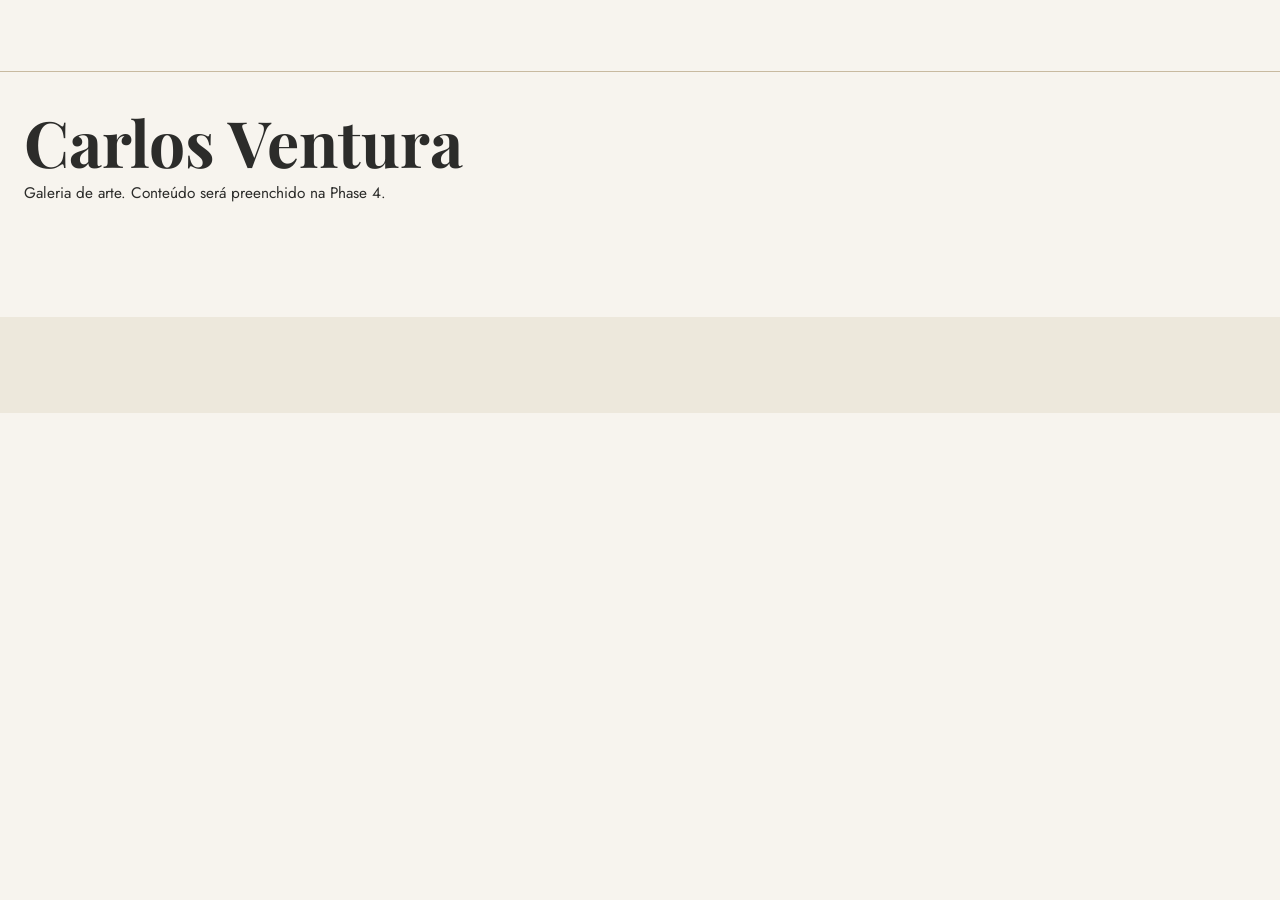
==== index.html @ b75058a5 "feat(01-01): criar 5 shells HTML e fragmentos header/footer - index.html com body id page-index (hom" ====
<!DOCTYPE html>
<html lang="pt-BR">
<head>
  <meta charset="UTF-8">
  <meta name="viewport" content="width=device-width, initial-scale=1">
  <title>Carlos Ventura — Galeria de Arte</title>
  <meta name="description" content="Galeria online do artista visual Carlos Ventura. Obras das coleções Paisagens Urbanas e Grandeza do Mundo.">

  <!-- Open Graph -->
  <meta property="og:title" content="Carlos Ventura — Galeria de Arte">
  <meta property="og:description" content="Galeria online do artista visual Carlos Ventura. Obras das coleções Paisagens Urbanas e Grandeza do Mundo.">
  <meta property="og:type" content="website">
  <meta property="og:image" content="/assets/quadros/adrianna-geo-1rBg5YSi00c-unsplash.jpg">

  <!-- Google Fonts: Playfair Display + Jost -->
  <link rel="preconnect" href="https://fonts.googleapis.com">
  <link rel="preconnect" href="https://fonts.gstatic.com" crossorigin>
  <link rel="stylesheet" href="https://fonts.googleapis.com/css2?family=Playfair+Display:wght@400;500;600;700&family=Jost:wght@300;400;500;600&display=swap">

  <!-- CSS — ordem: reset → variables → base → layout → components → page → responsive -->
  <link rel="stylesheet" href="/css/reset.css">
  <link rel="stylesheet" href="/css/variables.css">
  <link rel="stylesheet" href="/css/base.css">
  <link rel="stylesheet" href="/css/layout.css">
  <link rel="stylesheet" href="/css/components.css">
  <link rel="stylesheet" href="/css/home.css">
  <link rel="stylesheet" href="/css/responsive.css">
</head>
<body id="page-index">
  <header id="site-header" class="site-header"></header>

  <main class="page-wrapper">
    <h1>Carlos Ventura</h1>
    <p>Galeria de arte. Conteúdo será preenchido na Phase 4.</p>
  </main>

  <footer id="site-footer" class="site-footer"></footer>

  <script type="module" src="/js/app.js" defer></script>
</body>
</html>
---- css/variables.css ----
/* variables.css — Design tokens globais da Galeria Online Carlos Ventura */
/* Consumir via var(--token) em qualquer arquivo CSS */

:root {
  /* Cores - paleta SDD */
  --color-bg: #F7F4EE;
  --color-bg-secondary: #EDE8DC;
  --color-text: #2C2C2A;
  --color-text-secondary: #7A7060;
  --color-gold: #B8975A;
  --color-border: #C8BAA0;
  --color-vendido: #9E6B5A;
  --color-card-hover: #E5DFD1;

  /* Tipografia - famílias */
  --font-serif: 'Playfair Display', Georgia, serif;
  --font-sans: 'Jost', 'DM Sans', system-ui, -apple-system, sans-serif;

  /* Tipografia - escala fluida com clamp() */
  --text-h1: clamp(2rem, 5vw, 4rem);
  --text-h2: clamp(1.5rem, 3vw, 2.5rem);
  --text-h3: clamp(1.2rem, 2.2vw, 1.6rem);
  --text-body: clamp(0.95rem, 1.2vw, 1.075rem);
  --text-meta: 0.75rem;
  --letter-spacing-meta: 0.1em;

  /* Espaçamento - escala base 4px */
  --space-1: 0.25rem;  /* 4px */
  --space-2: 0.5rem;   /* 8px */
  --space-3: 0.75rem;  /* 12px */
  --space-4: 1rem;     /* 16px */
  --space-6: 1.5rem;   /* 24px */
  --space-8: 2rem;     /* 32px */
  --space-12: 3rem;    /* 48px */
  --space-16: 4rem;    /* 64px */

  /* Transições */
  --transition-fast: 200ms ease;
  --transition-base: 350ms ease-in-out;

  /* Grid */
  --card-min-width: 260px;
  --card-gap: 1.5rem;

  /* Layout */
  --max-width-content: 1280px;
  --max-width-prose: 680px;
  --header-height: 72px;
}
---- css/base.css ----
/* base.css — Tipografia global e cores aplicadas */

body {
  font-family: var(--font-sans);
  font-size: var(--text-body);
  color: var(--color-text);
  background: var(--color-bg);
  line-height: 1.6;
}

h1,
h2,
h3 {
  font-family: var(--font-serif);
  color: var(--color-text);
  line-height: 1.2;
}

h1 {
  font-size: var(--text-h1);
}

h2 {
  font-size: var(--text-h2);
}

h3 {
  font-size: var(--text-h3);
}

p {
  margin-block-end: var(--space-4);
}

.meta {
  font-size: var(--text-meta);
  text-transform: uppercase;
  letter-spacing: var(--letter-spacing-meta);
  color: var(--color-text-secondary);
}

:focus-visible {
  outline: 2px solid var(--color-gold);
  outline-offset: 2px;
}
---- css/layout.css ----
/* layout.css — Estrutura de página (header sticky, footer, container) */

.site-header {
  position: sticky;
  top: 0;
  z-index: 100;
  background: var(--color-bg);
  border-bottom: 1px solid var(--color-border);
  height: var(--header-height);
  display: flex;
  align-items: center;
}

.site-header__inner {
  display: flex;
  justify-content: space-between;
  align-items: center;
  width: 100%;
  max-width: var(--max-width-content);
  margin: 0 auto;
  padding: 0 var(--space-6);
}

.site-header__logo {
  font-family: var(--font-serif);
  font-size: 1.25rem;
}

.site-header__nav {
  display: flex;
  gap: var(--space-6);
}

.site-header__nav a {
  font-size: 0.95rem;
  transition: color var(--transition-fast);
}

.site-header__nav a:hover,
.site-header__nav a[aria-current="page"] {
  color: var(--color-gold);
}

.site-footer {
  background: var(--color-bg-secondary);
  padding: var(--space-12) var(--space-6);
  margin-top: var(--space-16);
}

.site-footer__inner {
  max-width: var(--max-width-content);
  margin: 0 auto;
}

.page-wrapper {
  max-width: var(--max-width-content);
  margin: 0 auto;
  padding: var(--space-8) var(--space-6);
}
---- css/components.css ----
/* components.css — Botões, badges e componentes reutilizáveis */

/* Botão base */
.btn {
  display: inline-flex;
  align-items: center;
  justify-content: center;
  min-height: 44px;
  padding: var(--space-3) var(--space-6);
  font-size: 0.95rem;
  border-radius: 2px;
  transition: background var(--transition-fast), color var(--transition-fast);
  cursor: pointer;
}

/* Botão primário */
.btn--primary {
  background: var(--color-gold);
  color: var(--color-bg);
}

.btn--primary:hover {
  background: var(--color-text);
}

/* Botão ghost */
.btn--ghost {
  background: transparent;
  color: var(--color-text);
  border: 1px solid var(--color-border);
}

.btn--ghost:hover {
  background: var(--color-card-hover);
}

/* Badge de status de obra */
.badge--vendido {
  position: absolute;
  top: var(--space-3);
  right: var(--space-3);
  background: var(--color-vendido);
  color: var(--color-bg);
  font-size: var(--text-meta);
  text-transform: uppercase;
  letter-spacing: var(--letter-spacing-meta);
  padding: var(--space-1) var(--space-3);
  border-radius: 2px;
}
---- css/home.css ----
/* home.css — estilos específicos de index.html (Phase 4) */
---- css/responsive.css ----
/* responsive.css — Media queries centralizadas */
/* Mobile-first: estilos padrão para < 640px */

@media (min-width: 640px) {
  /* Tablet ajustes */
}

@media (min-width: 1024px) {
  /* Desktop ajustes */
}

@media (min-width: 1440px) {
  /* Wide ajustes */
}

@media (prefers-reduced-motion: reduce) {
  *,
  *::before,
  *::after {
    animation-duration: 0.01ms !important;
    transition-duration: 0.01ms !important;
  }
}
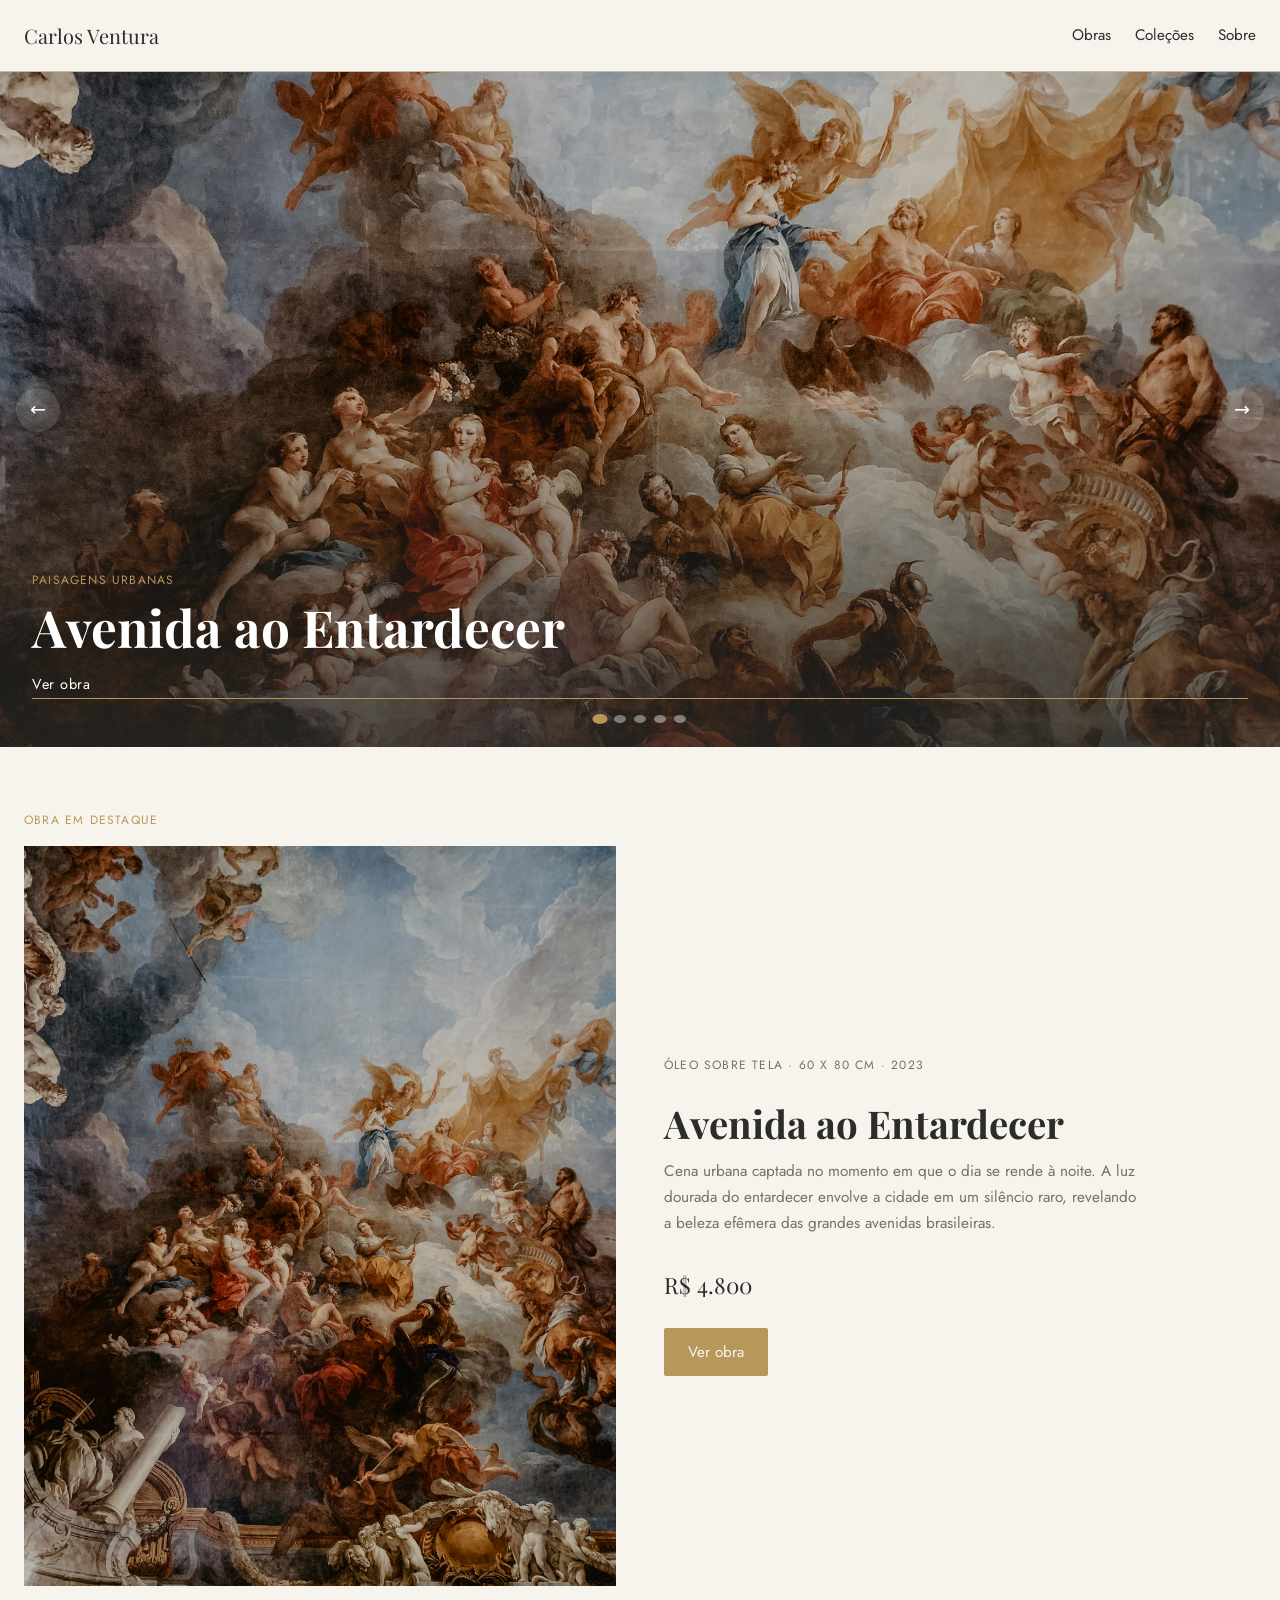
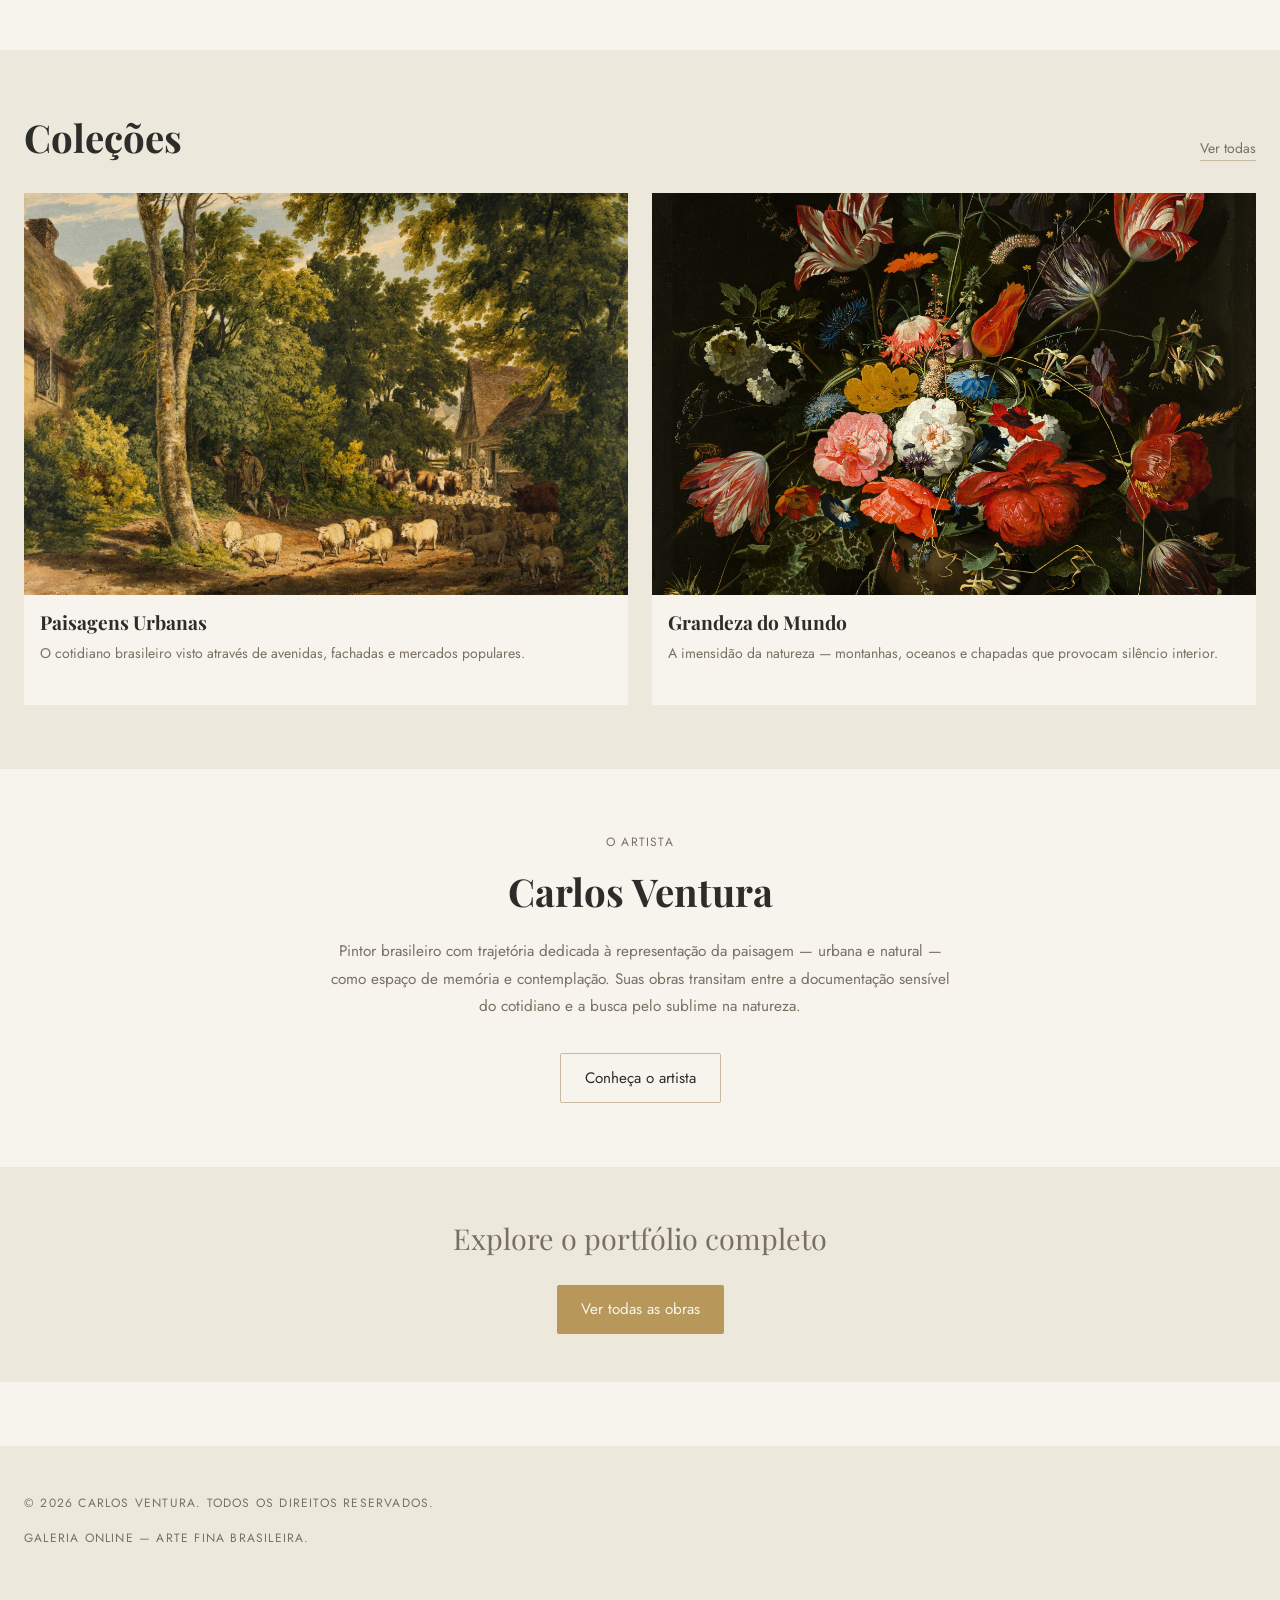
==== commit da762fbc: "feat: home page com carrossel hero, obra em destaque e blocos de colecoes" ====
--- a/index.html
+++ b/index.html
@@ -10,14 +10,14 @@
   <meta property="og:title" content="Carlos Ventura — Galeria de Arte">
   <meta property="og:description" content="Galeria online do artista visual Carlos Ventura. Obras das coleções Paisagens Urbanas e Grandeza do Mundo.">
   <meta property="og:type" content="website">
-  <meta property="og:image" content="/assets/quadros/adrianna-geo-1rBg5YSi00c-unsplash.jpg">
+  <meta property="og:image" content="/assets/quadros/europeana-5TK1F5VfdIk-unsplash.jpg">
 
   <!-- Google Fonts: Playfair Display + Jost -->
   <link rel="preconnect" href="https://fonts.googleapis.com">
   <link rel="preconnect" href="https://fonts.gstatic.com" crossorigin>
   <link rel="stylesheet" href="https://fonts.googleapis.com/css2?family=Playfair+Display:wght@400;500;600;700&family=Jost:wght@300;400;500;600&display=swap">
 
-  <!-- CSS — ordem: reset → variables → base → layout → components → page → responsive -->
+  <!-- CSS -->
   <link rel="stylesheet" href="/css/reset.css">
   <link rel="stylesheet" href="/css/variables.css">
   <link rel="stylesheet" href="/css/base.css">
@@ -29,9 +29,76 @@
 <body id="page-index">
   <header id="site-header" class="site-header"></header>
 
-  <main class="page-wrapper">
-    <h1>Carlos Ventura</h1>
-    <p>Galeria de arte. Conteúdo será preenchido na Phase 4.</p>
+  <main>
+
+    <!-- Carrossel Hero -->
+    <section class="carousel" aria-label="Obras em destaque" role="region">
+      <div class="carousel__track"></div>
+      <button class="carousel__btn--prev" aria-label="Slide anterior">&#8592;</button>
+      <button class="carousel__btn--next" aria-label="Próximo slide">&#8594;</button>
+      <div class="carousel__dots" role="tablist" aria-label="Indicadores de slide"></div>
+    </section>
+
+    <!-- Obra em Destaque -->
+    <section class="featured" id="featured-section">
+      <p class="featured__label">Obra em destaque</p>
+      <div class="featured__inner" id="featured-content">
+        <!-- preenchido por carousel.js -->
+      </div>
+    </section>
+
+    <!-- Coleções -->
+    <section class="collections">
+      <div class="collections__inner">
+        <div class="collections__header">
+          <h2 class="collections__title">Coleções</h2>
+          <a href="/colecoes.html" class="collections__link">Ver todas</a>
+        </div>
+        <div class="collections__grid" id="collections-grid">
+          <a href="/obras.html?colecao=Paisagens%20Urbanas" class="collection-card">
+            <div class="collection-card__img-wrap">
+              <img src="/assets/quadros/birmingham-museums-trust-8wcoY3wcbL0-unsplash.jpg"
+                   alt="Fachadas históricas — coleção Paisagens Urbanas"
+                   loading="lazy">
+            </div>
+            <div class="collection-card__body">
+              <h3 class="collection-card__name">Paisagens Urbanas</h3>
+              <p class="collection-card__desc">O cotidiano brasileiro visto através de avenidas, fachadas e mercados populares.</p>
+            </div>
+          </a>
+          <a href="/obras.html?colecao=Grandeza%20do%20Mundo" class="collection-card">
+            <div class="collection-card__img-wrap">
+              <img src="/assets/quadros/europeana-5TK1F5VfdIk-unsplash.jpg"
+                   alt="Pico entre nuvens — coleção Grandeza do Mundo"
+                   loading="lazy">
+            </div>
+            <div class="collection-card__body">
+              <h3 class="collection-card__name">Grandeza do Mundo</h3>
+              <p class="collection-card__desc">A imensidão da natureza — montanhas, oceanos e chapadas que provocam silêncio interior.</p>
+            </div>
+          </a>
+        </div>
+      </div>
+    </section>
+
+    <!-- Apresentação do Artista -->
+    <section class="artist-intro">
+      <p class="artist-intro__label">O artista</p>
+      <h2 class="artist-intro__name">Carlos Ventura</h2>
+      <p class="artist-intro__text">
+        Pintor brasileiro com trajetória dedicada à representação da paisagem — urbana e natural —
+        como espaço de memória e contemplação. Suas obras transitam entre a documentação sensível
+        do cotidiano e a busca pelo sublime na natureza.
+      </p>
+      <a href="/sobre.html" class="btn btn--ghost">Conheça o artista</a>
+    </section>
+
+    <!-- CTA Galeria -->
+    <section class="home-cta">
+      <p class="home-cta__text">Explore o portfólio completo</p>
+      <a href="/obras.html" class="btn btn--primary">Ver todas as obras</a>
+    </section>
+
   </main>
 
   <footer id="site-footer" class="site-footer"></footer>
--- a/css/home.css
+++ b/css/home.css
@@ -1 +1,336 @@
-/* home.css — estilos específicos de index.html (Phase 4) */
+/* home.css — estilos da página inicial */
+
+/* ── Carrossel Hero ─────────────────────────────────────── */
+
+.carousel {
+  position: relative;
+  height: clamp(50vh, 75vh, 85vh);
+  overflow: hidden;
+  background: var(--color-bg-secondary);
+}
+
+.carousel__track {
+  position: relative;
+  height: 100%;
+}
+
+.carousel__slide {
+  position: absolute;
+  inset: 0;
+  opacity: 0;
+  transition: opacity 600ms ease-in-out;
+  pointer-events: none;
+}
+
+.carousel__slide--active {
+  opacity: 1;
+  pointer-events: auto;
+}
+
+.carousel__img {
+  width: 100%;
+  height: 100%;
+  object-fit: cover;
+  object-position: center;
+}
+
+.carousel__overlay {
+  position: absolute;
+  inset: 0;
+  background: linear-gradient(to top, rgba(44, 44, 42, 0.7) 0%, transparent 55%);
+  display: flex;
+  flex-direction: column;
+  justify-content: flex-end;
+  padding: var(--space-12) var(--space-8);
+  color: #fff;
+}
+
+.carousel__collection {
+  font-size: var(--text-meta);
+  text-transform: uppercase;
+  letter-spacing: var(--letter-spacing-meta);
+  color: var(--color-gold);
+  margin-bottom: var(--space-2);
+}
+
+.carousel__title {
+  font-family: var(--font-serif);
+  font-size: clamp(1.8rem, 4vw, 3.2rem);
+  color: #fff;
+  line-height: 1.15;
+  margin-bottom: var(--space-4);
+  max-width: 600px;
+}
+
+.carousel__link {
+  display: inline-block;
+  color: #fff;
+  border-bottom: 1px solid var(--color-gold);
+  padding-bottom: 2px;
+  font-size: 0.9rem;
+  letter-spacing: 0.05em;
+  transition: color var(--transition-fast), border-color var(--transition-fast);
+}
+
+.carousel__link:hover {
+  color: var(--color-gold);
+}
+
+.carousel__btn--prev,
+.carousel__btn--next {
+  position: absolute;
+  top: 50%;
+  transform: translateY(-50%);
+  z-index: 10;
+  width: 44px;
+  height: 44px;
+  display: flex;
+  align-items: center;
+  justify-content: center;
+  background: rgba(247, 244, 238, 0.15);
+  border-radius: 50%;
+  color: #fff;
+  font-size: 1.2rem;
+  transition: background var(--transition-fast);
+}
+
+.carousel__btn--prev:hover,
+.carousel__btn--next:hover {
+  background: rgba(247, 244, 238, 0.3);
+}
+
+.carousel__btn--prev { left: var(--space-4); }
+.carousel__btn--next { right: var(--space-4); }
+
+.carousel__dots {
+  position: absolute;
+  bottom: var(--space-6);
+  left: 50%;
+  transform: translateX(-50%);
+  display: flex;
+  gap: var(--space-2);
+  z-index: 10;
+}
+
+.carousel__dot {
+  width: 8px;
+  height: 8px;
+  border-radius: 50%;
+  background: rgba(255, 255, 255, 0.4);
+  transition: background var(--transition-fast), transform var(--transition-fast);
+}
+
+.carousel__dot--active {
+  background: var(--color-gold);
+  transform: scale(1.25);
+}
+
+/* ── Obra em Destaque ───────────────────────────────────── */
+
+.featured {
+  padding: var(--space-16) var(--space-6);
+  max-width: var(--max-width-content);
+  margin: 0 auto;
+}
+
+.featured__label {
+  font-size: var(--text-meta);
+  text-transform: uppercase;
+  letter-spacing: var(--letter-spacing-meta);
+  color: var(--color-gold);
+  margin-bottom: var(--space-4);
+}
+
+.featured__inner {
+  display: grid;
+  grid-template-columns: 1fr 1fr;
+  gap: var(--space-12);
+  align-items: center;
+}
+
+.featured__img-wrap {
+  aspect-ratio: 4/5;
+  overflow: hidden;
+}
+
+.featured__img-wrap img {
+  width: 100%;
+  height: 100%;
+  object-fit: cover;
+  transition: transform var(--transition-base);
+}
+
+.featured__img-wrap:hover img {
+  transform: scale(1.03);
+}
+
+.featured__info {
+  padding: var(--space-4) 0;
+}
+
+.featured__title {
+  font-family: var(--font-serif);
+  font-size: clamp(1.6rem, 3vw, 2.4rem);
+  margin-bottom: var(--space-3);
+}
+
+.featured__meta {
+  color: var(--color-text-secondary);
+  margin-bottom: var(--space-6);
+}
+
+.featured__desc {
+  color: var(--color-text-secondary);
+  line-height: 1.7;
+  margin-bottom: var(--space-8);
+  max-width: 480px;
+}
+
+.featured__price {
+  font-family: var(--font-serif);
+  font-size: 1.4rem;
+  color: var(--color-text);
+  margin-bottom: var(--space-6);
+}
+
+/* ── Coleções ───────────────────────────────────────────── */
+
+.collections {
+  background: var(--color-bg-secondary);
+  padding: var(--space-16) var(--space-6);
+}
+
+.collections__inner {
+  max-width: var(--max-width-content);
+  margin: 0 auto;
+}
+
+.collections__header {
+  display: flex;
+  justify-content: space-between;
+  align-items: baseline;
+  margin-bottom: var(--space-8);
+}
+
+.collections__title {
+  font-family: var(--font-serif);
+  font-size: var(--text-h2);
+}
+
+.collections__link {
+  font-size: 0.875rem;
+  color: var(--color-text-secondary);
+  border-bottom: 1px solid var(--color-border);
+  transition: color var(--transition-fast);
+}
+
+.collections__link:hover {
+  color: var(--color-gold);
+}
+
+.collections__grid {
+  display: grid;
+  grid-template-columns: repeat(auto-fit, minmax(280px, 1fr));
+  gap: var(--space-6);
+}
+
+.collection-card {
+  display: block;
+  text-decoration: none;
+  color: inherit;
+  overflow: hidden;
+  background: var(--color-bg);
+  transition: transform var(--transition-fast);
+}
+
+.collection-card:hover {
+  transform: translateY(-2px);
+}
+
+.collection-card__img-wrap {
+  aspect-ratio: 3/2;
+  overflow: hidden;
+}
+
+.collection-card__img-wrap img {
+  width: 100%;
+  height: 100%;
+  object-fit: cover;
+  transition: transform var(--transition-base);
+}
+
+.collection-card:hover .collection-card__img-wrap img {
+  transform: scale(1.04);
+}
+
+.collection-card__body {
+  padding: var(--space-4) var(--space-4) var(--space-6);
+}
+
+.collection-card__name {
+  font-family: var(--font-serif);
+  font-size: 1.2rem;
+  margin-bottom: var(--space-2);
+}
+
+.collection-card__desc {
+  font-size: 0.875rem;
+  color: var(--color-text-secondary);
+  line-height: 1.6;
+}
+
+/* ── Apresentação do Artista ────────────────────────────── */
+
+.artist-intro {
+  padding: var(--space-16) var(--space-6);
+  max-width: var(--max-width-prose);
+  margin: 0 auto;
+  text-align: center;
+}
+
+.artist-intro__label {
+  font-size: var(--text-meta);
+  text-transform: uppercase;
+  letter-spacing: var(--letter-spacing-meta);
+  color: var(--color-text-secondary);
+  margin-bottom: var(--space-4);
+}
+
+.artist-intro__name {
+  font-family: var(--font-serif);
+  font-size: var(--text-h2);
+  margin-bottom: var(--space-6);
+}
+
+.artist-intro__text {
+  color: var(--color-text-secondary);
+  line-height: 1.8;
+  margin-bottom: var(--space-8);
+}
+
+/* ── CTA Galeria ────────────────────────────────────────── */
+
+.home-cta {
+  padding: var(--space-12) var(--space-6);
+  text-align: center;
+  background: var(--color-bg-secondary);
+}
+
+.home-cta__text {
+  font-family: var(--font-serif);
+  font-size: clamp(1.2rem, 2.5vw, 1.8rem);
+  color: var(--color-text-secondary);
+  margin-bottom: var(--space-6);
+}
+
+/* ── Responsivo ─────────────────────────────────────────── */
+
+@media (max-width: 768px) {
+  .featured__inner {
+    grid-template-columns: 1fr;
+  }
+
+  .carousel__overlay {
+    padding: var(--space-8) var(--space-4);
+  }
+}
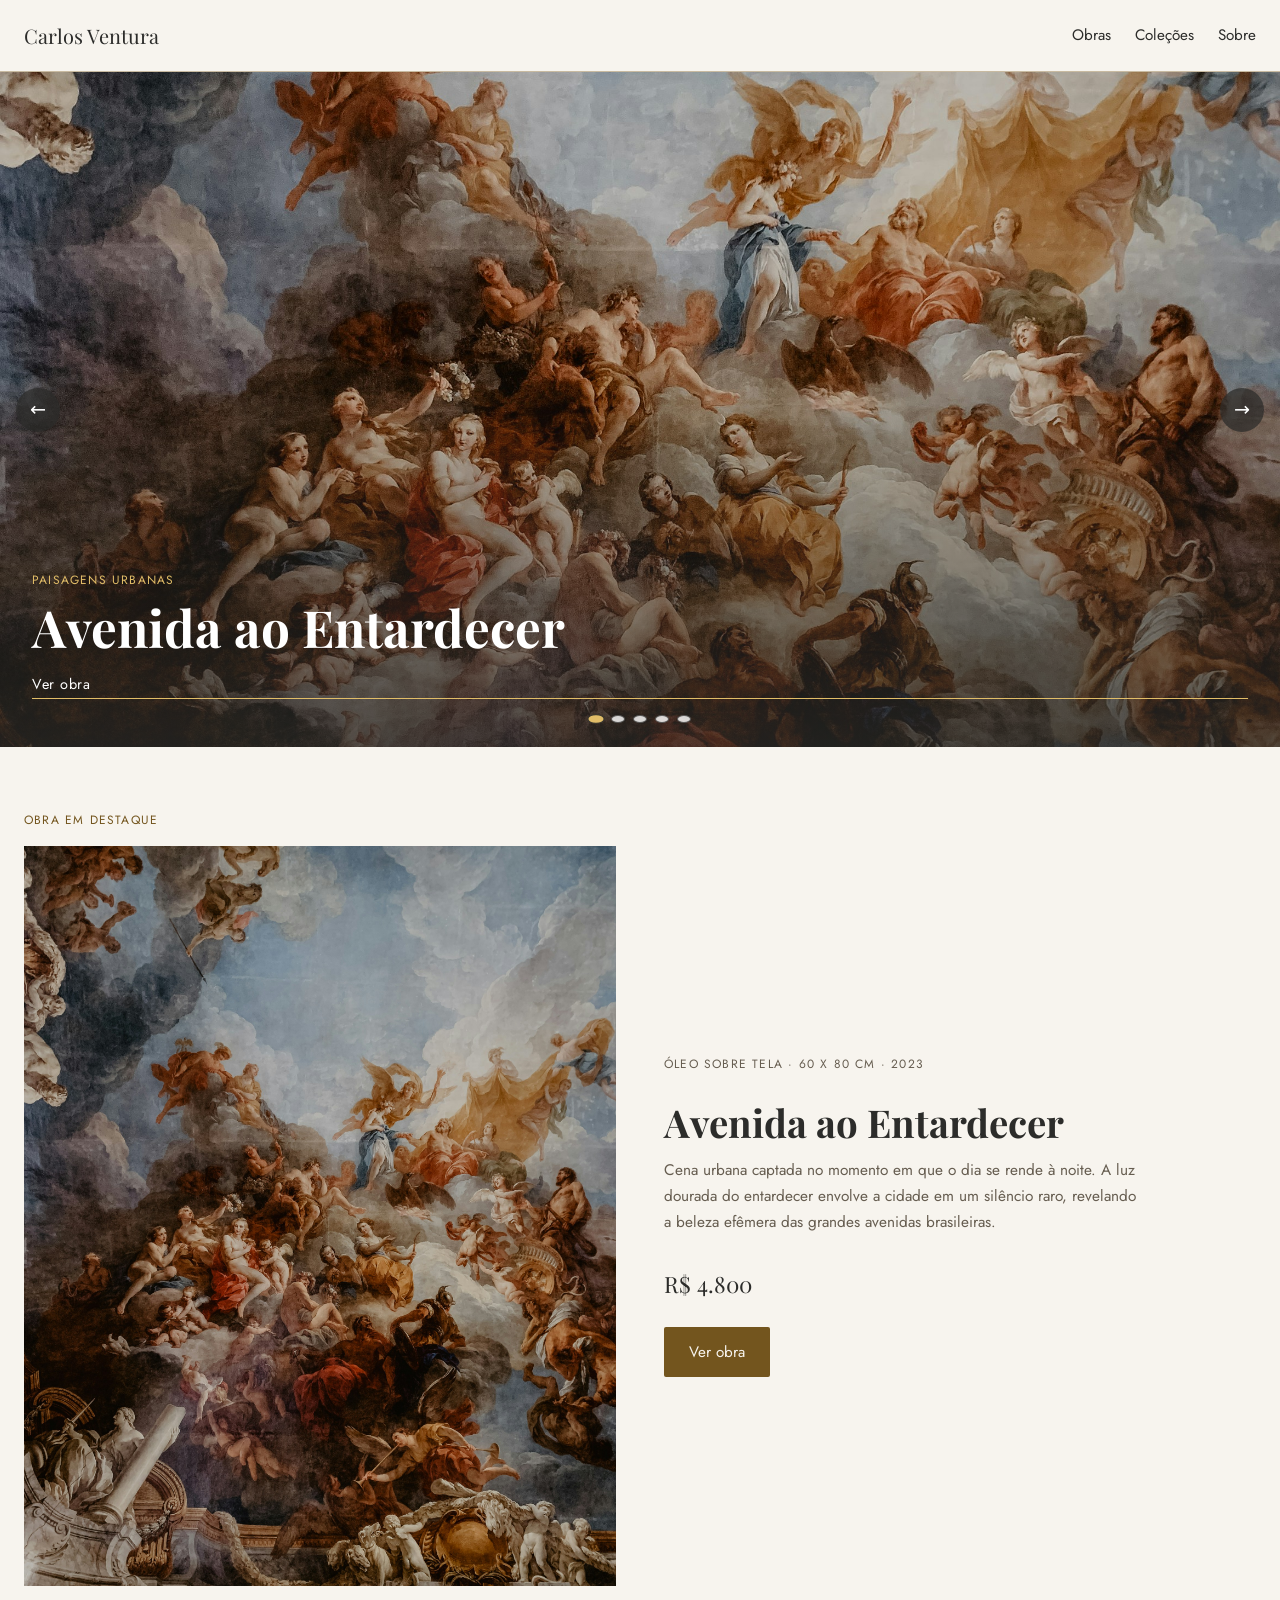
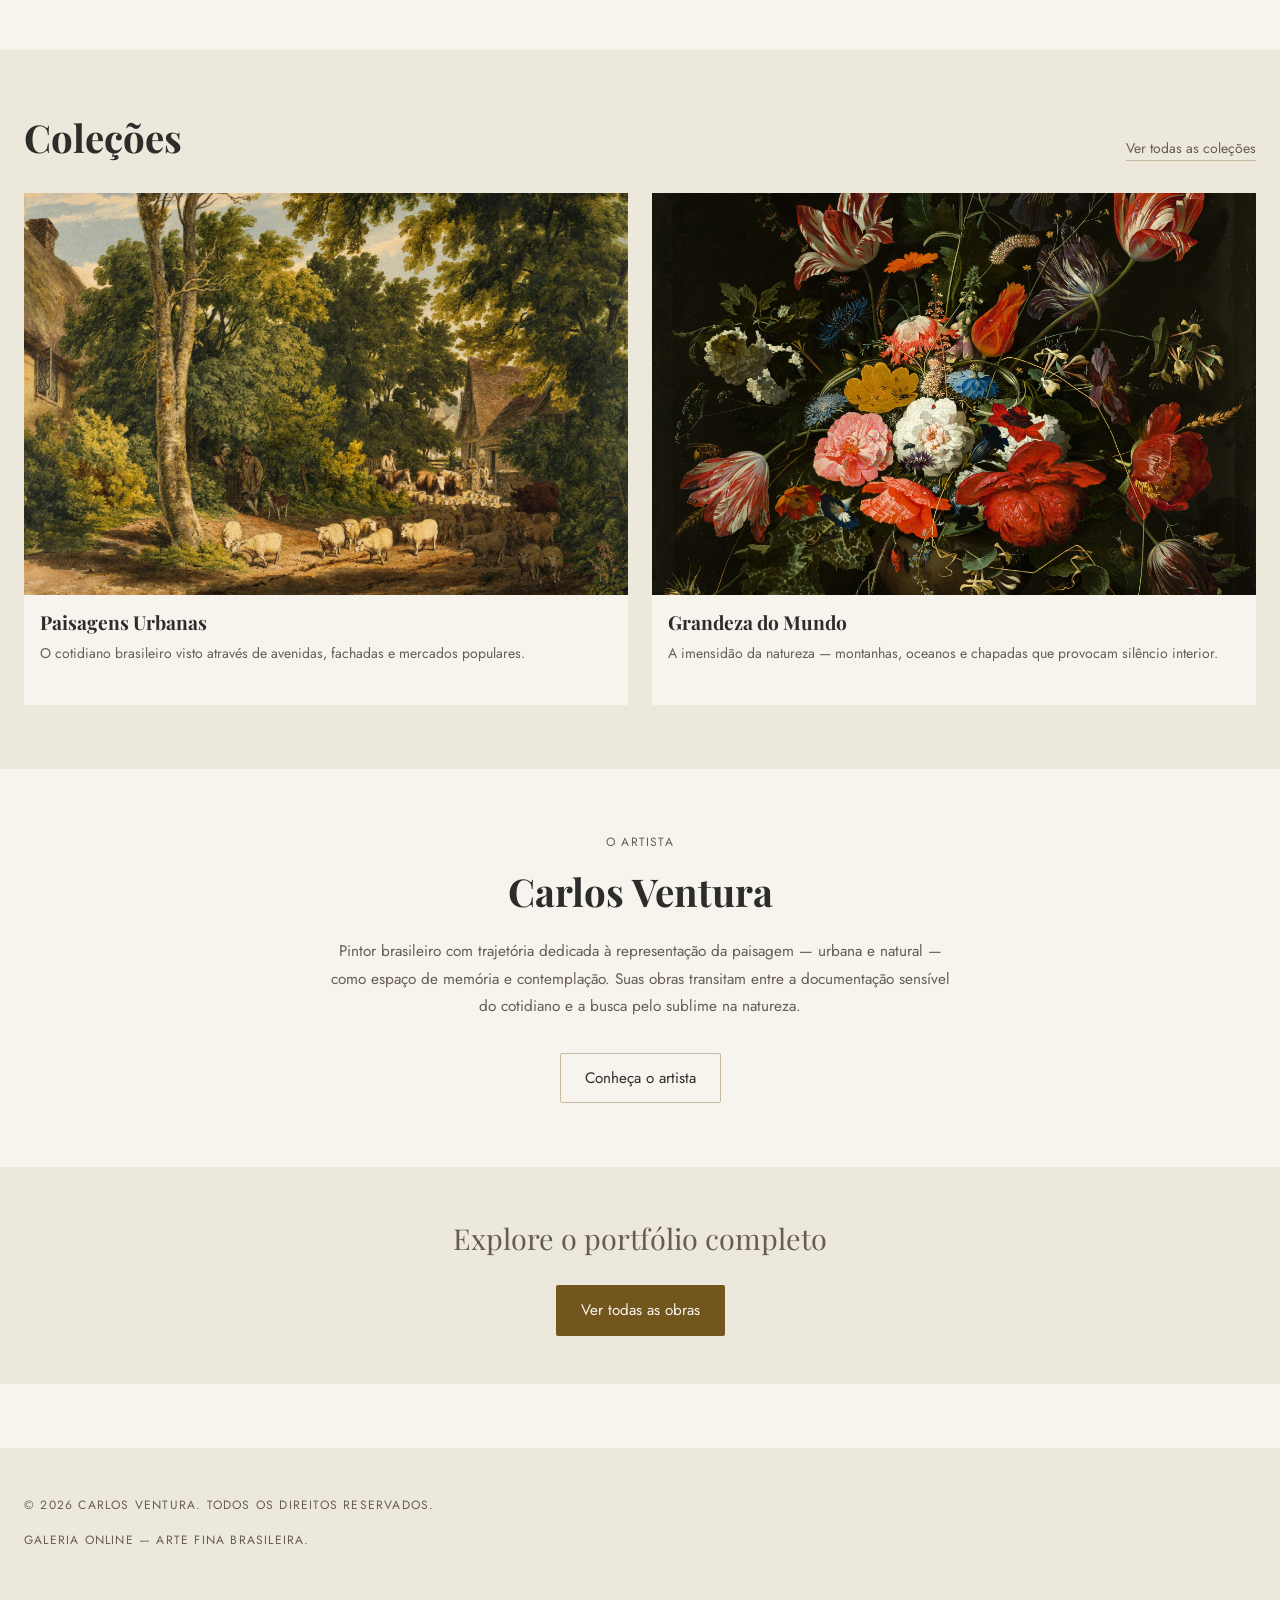
==== commit 04d21af2: "feat: implementar menu responsivo e acessível, otimizar elementos de navegação e melhorar a acessibi" ====
--- a/index.html
+++ b/index.html
@@ -30,13 +30,14 @@
   <header id="site-header" class="site-header"></header>
 
   <main>
+    <h1 class="sr-only">Carlos Ventura — Galeria de Arte</h1>
 
     <!-- Carrossel Hero -->
-    <section class="carousel" aria-label="Obras em destaque" role="region">
-      <div class="carousel__track"></div>
-      <button class="carousel__btn--prev" aria-label="Slide anterior">&#8592;</button>
-      <button class="carousel__btn--next" aria-label="Próximo slide">&#8594;</button>
-      <div class="carousel__dots" role="tablist" aria-label="Indicadores de slide"></div>
+    <section class="carousel" aria-label="Obras em destaque" aria-roledescription="carrossel" role="region">
+      <div class="carousel__track" id="carousel-track"></div>
+      <button class="carousel__btn--prev" aria-label="Slide anterior" aria-controls="carousel-track">&#8592;</button>
+      <button class="carousel__btn--next" aria-label="Próximo slide" aria-controls="carousel-track">&#8594;</button>
+      <div class="carousel__dots" aria-label="Indicadores de slide"></div>
     </section>
 
     <!-- Obra em Destaque -->
@@ -52,10 +53,10 @@
       <div class="collections__inner">
         <div class="collections__header">
           <h2 class="collections__title">Coleções</h2>
-          <a href="/colecoes.html" class="collections__link">Ver todas</a>
+          <a href="/colecoes.html" class="collections__link">Ver todas as coleções</a>
         </div>
         <div class="collections__grid" id="collections-grid">
-          <a href="/obras.html?colecao=Paisagens%20Urbanas" class="collection-card">
+          <a href="/obras.html?colecao=paisagens-urbanas" class="collection-card">
             <div class="collection-card__img-wrap">
               <img src="/assets/quadros/birmingham-museums-trust-8wcoY3wcbL0-unsplash.jpg"
                    alt="Fachadas históricas — coleção Paisagens Urbanas"
@@ -66,7 +67,7 @@
               <p class="collection-card__desc">O cotidiano brasileiro visto através de avenidas, fachadas e mercados populares.</p>
             </div>
           </a>
-          <a href="/obras.html?colecao=Grandeza%20do%20Mundo" class="collection-card">
+          <a href="/obras.html?colecao=grandeza-do-mundo" class="collection-card">
             <div class="collection-card__img-wrap">
               <img src="/assets/quadros/europeana-5TK1F5VfdIk-unsplash.jpg"
                    alt="Pico entre nuvens — coleção Grandeza do Mundo"
--- a/css/variables.css
+++ b/css/variables.css
@@ -6,10 +6,11 @@
   --color-bg: #F7F4EE;
   --color-bg-secondary: #EDE8DC;
   --color-text: #2C2C2A;
-  --color-text-secondary: #7A7060;
-  --color-gold: #B8975A;
+  --color-text-secondary: #665D50;
+  --color-gold: #73551E;
+  --color-gold-on-dark: #E1BD68;
   --color-border: #C8BAA0;
-  --color-vendido: #9E6B5A;
+  --color-vendido: #7D4F3E;
   --color-card-hover: #E5DFD1;
 
   /* Tipografia - famílias */
--- a/css/base.css
+++ b/css/base.css
@@ -40,6 +40,18 @@
 }
 
 :focus-visible {
-  outline: 2px solid var(--color-gold);
-  outline-offset: 2px;
+  outline: 3px solid var(--color-gold);
+  outline-offset: 3px;
 }
+
+.sr-only {
+  position: absolute;
+  width: 1px;
+  height: 1px;
+  padding: 0;
+  margin: -1px;
+  overflow: hidden;
+  clip: rect(0, 0, 0, 0);
+  white-space: nowrap;
+  border: 0;
+}
--- a/css/layout.css
+++ b/css/layout.css
@@ -24,6 +24,62 @@
 .site-header__logo {
   font-family: var(--font-serif);
   font-size: 1.25rem;
+  position: relative;
+  z-index: 102;
+}
+
+.site-header__menu-toggle {
+  display: none;
+  position: relative;
+  z-index: 102;
+  width: 44px;
+  height: 44px;
+  align-items: center;
+  justify-content: center;
+  border: 1px solid var(--color-border);
+  border-radius: 2px;
+  color: var(--color-text);
+}
+
+.site-header__menu-icon,
+.site-header__menu-icon::before,
+.site-header__menu-icon::after {
+  display: block;
+  width: 18px;
+  height: 2px;
+  background: currentColor;
+  transition: transform var(--transition-fast), opacity var(--transition-fast);
+}
+
+.site-header__menu-icon {
+  position: relative;
+}
+
+.site-header__menu-icon::before,
+.site-header__menu-icon::after {
+  content: '';
+  position: absolute;
+  left: 0;
+}
+
+.site-header__menu-icon::before {
+  top: -6px;
+}
+
+.site-header__menu-icon::after {
+  top: 6px;
+}
+
+.site-header__menu-toggle[aria-expanded="true"] .site-header__menu-icon {
+  background: transparent;
+}
+
+.site-header__menu-toggle[aria-expanded="true"] .site-header__menu-icon::before {
+  transform: translateY(6px) rotate(45deg);
+}
+
+.site-header__menu-toggle[aria-expanded="true"] .site-header__menu-icon::after {
+  transform: translateY(-6px) rotate(-45deg);
 }
 
 .site-header__nav {
@@ -33,6 +89,9 @@
 
 .site-header__nav a {
   font-size: 0.95rem;
+  min-height: 44px;
+  display: inline-flex;
+  align-items: center;
   transition: color var(--transition-fast);
 }
 
@@ -57,3 +116,33 @@
   margin: 0 auto;
   padding: var(--space-8) var(--space-6);
 }
+
+@media (max-width: 768px) {
+  .site-header__menu-toggle {
+    display: inline-flex;
+  }
+
+  .site-header__nav {
+    position: absolute;
+    top: var(--header-height);
+    left: 0;
+    right: 0;
+    z-index: 101;
+    display: grid;
+    gap: 0;
+    padding: var(--space-3) var(--space-6) var(--space-6);
+    background: var(--color-bg);
+    border-bottom: 1px solid var(--color-border);
+    box-shadow: 0 12px 24px rgba(44, 44, 42, 0.12);
+  }
+
+  .site-header__nav a {
+    width: 100%;
+    padding: var(--space-3) 0;
+    border-bottom: 1px solid var(--color-border);
+  }
+
+  .site-header__nav a:last-child {
+    border-bottom: 0;
+  }
+}
--- a/css/components.css
+++ b/css/components.css
@@ -9,6 +9,7 @@
   padding: var(--space-3) var(--space-6);
   font-size: 0.95rem;
   border-radius: 2px;
+  border: 1px solid transparent;
   transition: background var(--transition-fast), color var(--transition-fast);
   cursor: pointer;
 }
@@ -19,8 +20,10 @@
   color: var(--color-bg);
 }
 
-.btn--primary:hover {
+.btn--primary:hover,
+.btn--primary:focus-visible {
   background: var(--color-text);
+  color: var(--color-bg);
 }
 
 /* Botão ghost */
--- a/css/home.css
+++ b/css/home.css
@@ -49,7 +49,7 @@
   font-size: var(--text-meta);
   text-transform: uppercase;
   letter-spacing: var(--letter-spacing-meta);
-  color: var(--color-gold);
+  color: var(--color-gold-on-dark);
   margin-bottom: var(--space-2);
 }
 
@@ -65,15 +65,16 @@
 .carousel__link {
   display: inline-block;
   color: #fff;
-  border-bottom: 1px solid var(--color-gold);
+  border-bottom: 1px solid var(--color-gold-on-dark);
   padding-bottom: 2px;
   font-size: 0.9rem;
   letter-spacing: 0.05em;
   transition: color var(--transition-fast), border-color var(--transition-fast);
 }
 
-.carousel__link:hover {
-  color: var(--color-gold);
+.carousel__link:hover,
+.carousel__link:focus-visible {
+  color: var(--color-gold-on-dark);
 }
 
 .carousel__btn--prev,
@@ -87,7 +88,7 @@
   display: flex;
   align-items: center;
   justify-content: center;
-  background: rgba(247, 244, 238, 0.15);
+  background: rgba(44, 44, 42, 0.72);
   border-radius: 50%;
   color: #fff;
   font-size: 1.2rem;
@@ -95,8 +96,10 @@
 }
 
 .carousel__btn--prev:hover,
-.carousel__btn--next:hover {
-  background: rgba(247, 244, 238, 0.3);
+.carousel__btn--next:hover,
+.carousel__btn--prev:focus-visible,
+.carousel__btn--next:focus-visible {
+  background: rgba(44, 44, 42, 0.88);
 }
 
 .carousel__btn--prev { left: var(--space-4); }
@@ -116,12 +119,14 @@
   width: 8px;
   height: 8px;
   border-radius: 50%;
-  background: rgba(255, 255, 255, 0.4);
-  transition: background var(--transition-fast), transform var(--transition-fast);
+  background: rgba(255, 255, 255, 0.82);
+  border: 1px solid rgba(44, 44, 42, 0.72);
+  transition: background var(--transition-fast), border-color var(--transition-fast), transform var(--transition-fast);
 }
 
 .carousel__dot--active {
-  background: var(--color-gold);
+  background: var(--color-gold-on-dark);
+  border-color: rgba(44, 44, 42, 0.9);
   transform: scale(1.25);
 }
 
